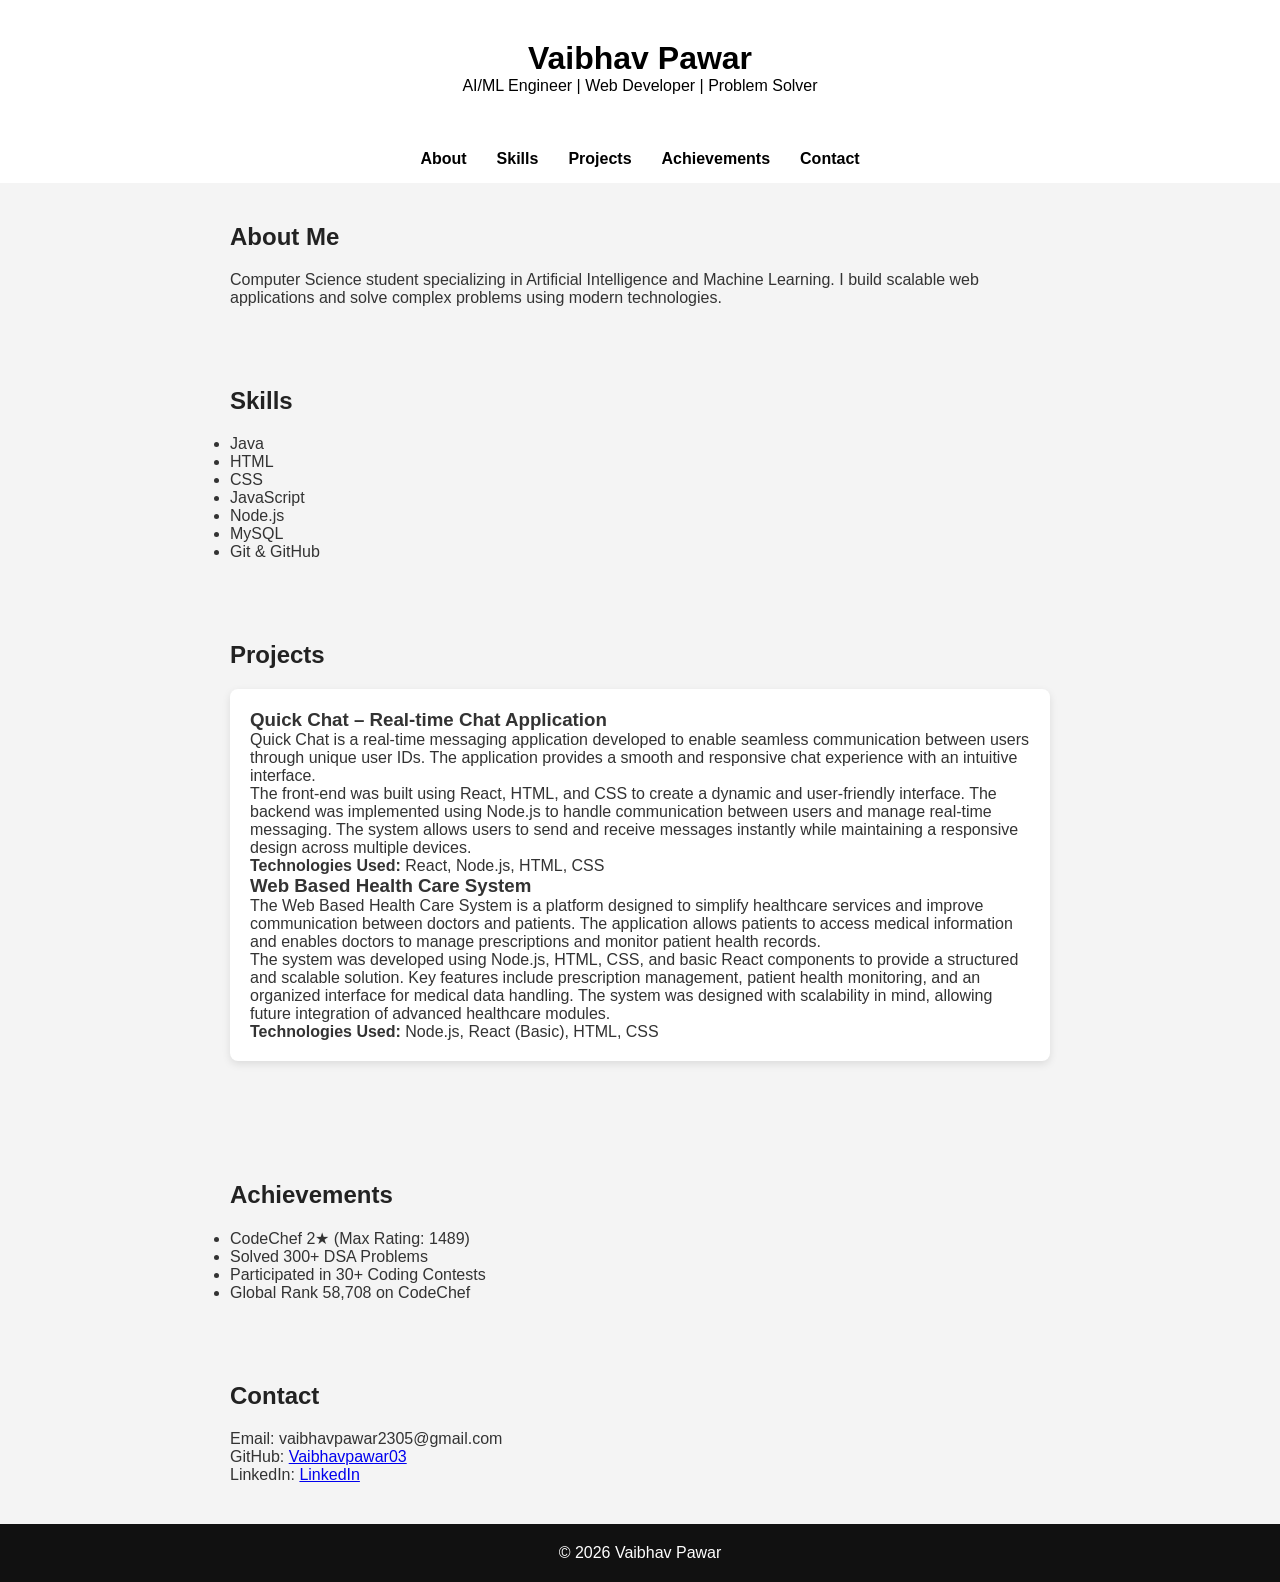
==== index.html @ 7533e86c "Add files via upload" ====
<!DOCTYPE html>
<html lang="en">
<head>
<meta charset="UTF-8">
<meta name="viewport" content="width=device-width, initial-scale=1.0">

<title>Vaibhav Pawar | Portfolio</title>

<link rel="stylesheet" href="style.css">

</head>
<body>

<header>
<h1>Vaibhav Pawar</h1>
<p>AI/ML Engineer | Web Developer | Problem Solver</p>
</header>

<nav>
<a href="#about">About</a>
<a href="#skills">Skills</a>
<a href="#projects">Projects</a>
<a href="#achievements">Achievements</a>
<a href="#contact">Contact</a>
</nav>

<section id="about">
<h2>About Me</h2>
<p>
Computer Science student specializing in Artificial Intelligence and Machine Learning.
I build scalable web applications and solve complex problems using modern technologies.
</p>
</section>

<section id="skills">
<h2>Skills</h2>

<ul>
<li>Java</li>
<li>HTML</li>
<li>CSS</li>
<li>JavaScript</li>
<li>Node.js</li>
<li>MySQL</li>
<li>Git & GitHub</li>
</ul>

</section>

<section id="projects">

<h2>Projects</h2>

<div class="project">

<h3>Quick Chat – Real-time Chat Application</h3>

<p>
Quick Chat is a real-time messaging application developed to enable seamless communication between users through unique user IDs. The application provides a smooth and responsive chat experience with an intuitive interface.
</p>

<p>
The front-end was built using React, HTML, and CSS to create a dynamic and user-friendly interface. The backend was implemented using Node.js to handle communication between users and manage real-time messaging. The system allows users to send and receive messages instantly while maintaining a responsive design across multiple devices.
</p>

<p><strong>Technologies Used:</strong> React, Node.js, HTML, CSS</p>


<h3>Web Based Health Care System</h3>

<p>
The Web Based Health Care System is a platform designed to simplify healthcare services and improve communication between doctors and patients. The application allows patients to access medical information and enables doctors to manage prescriptions and monitor patient health records.
</p>

<p>
The system was developed using Node.js, HTML, CSS, and basic React components to provide a structured and scalable solution. Key features include prescription management, patient health monitoring, and an organized interface for medical data handling. The system was designed with scalability in mind, allowing future integration of advanced healthcare modules.
</p>

<p><strong>Technologies Used:</strong> Node.js, React (Basic), HTML, CSS</p>

</div>

</section>

<section id="achievements">

<h2>Achievements</h2>

<ul>
<li> CodeChef 2★ (Max Rating: 1489)</li>
<li> Solved 300+ DSA Problems</li>
<li> Participated in 30+ Coding Contests</li>
<li> Global Rank 58,708 on CodeChef</li>
</ul>

</section>

<section id="contact">

<h2>Contact</h2>

<p>Email: vaibhavpawar2305@gmail.com</p>

<p>
GitHub:
<a href="https://github.com/Vaibhavpawar03" target="_blank">
Vaibhavpawar03
</a>
</p>

<p>
LinkedIn:
<a href="https://www.linkedin.com/in/vaibhav-pawar-1aa2ab259" target="_blank">
LinkedIn
</a>
</p>

</section>

<footer>

<p>© 2026 Vaibhav Pawar</p>

</footer>

<script src="script.js"></script>

</body>
</html>
---- style.css ----
*{
margin:0;
padding:0;
box-sizing:border-box;
}

body{
font-family:Arial;
background:#f4f4f4;
color:#333;
}

header{
background:white;
color:black;
text-align:center;
padding:40px;
}

nav{
display:flex;
justify-content:center;
gap:30px;
background:white;
padding:15px;
}

nav a{
color:black;
text-decoration:none;
font-weight:bold;
}

nav a:hover{
color:#00adb5;
}

section{
padding:40px;
max-width:900px;
margin:auto;

}

h2{
margin-bottom:20px;
color:#222;
}

.project{
background:white;
padding:20px;
margin-bottom:40px;
border-radius:8px;
box-shadow:0 3px 8px rgba(0,0,0,0.1);

}

footer{
text-align:center;
padding:20px;
background:#111;
color:white;
}
#project h3{
    margin-top:40px;
    margin-bottom: 40px;
    padding: 15px;
}
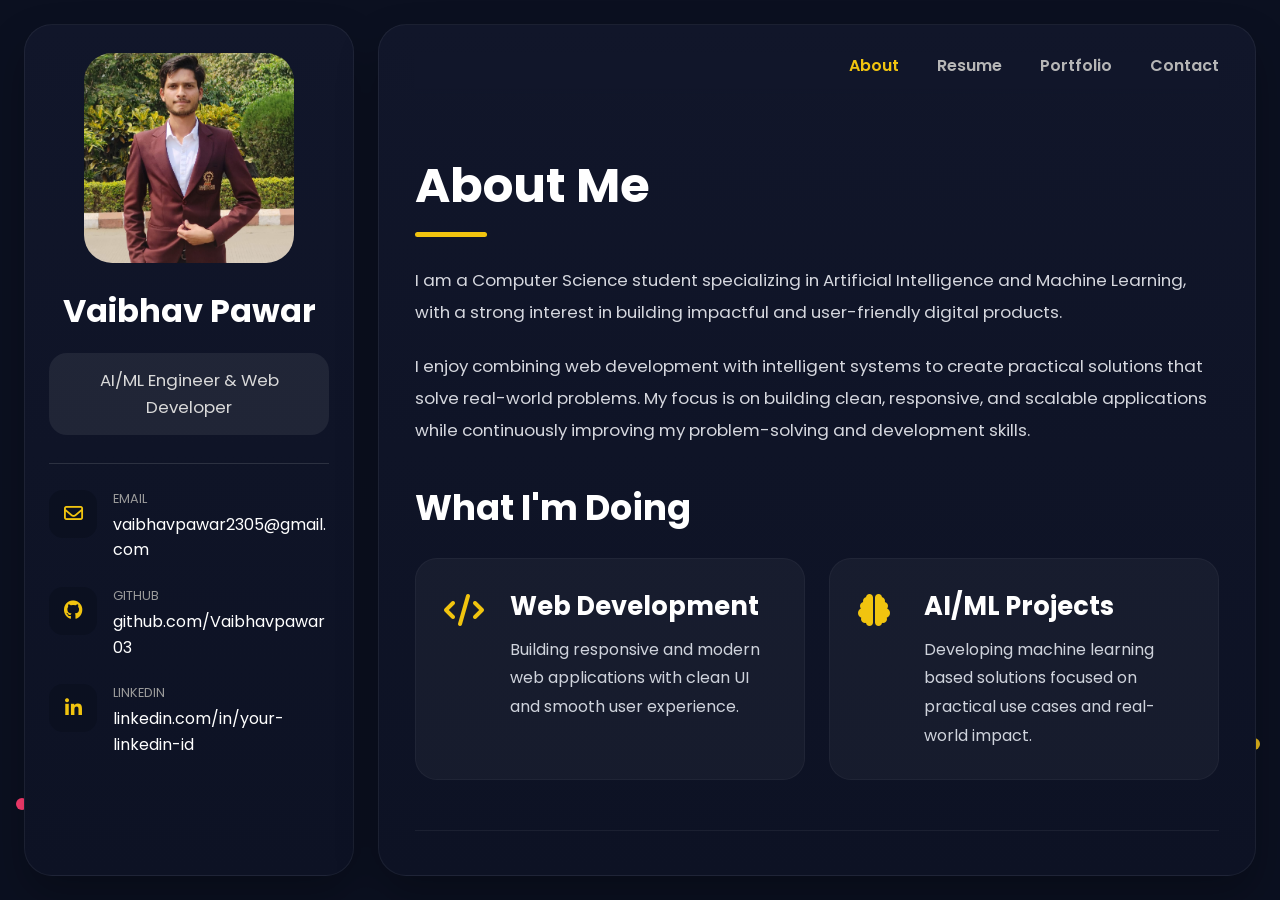
==== commit a9e7011e: "Rename new.html to index.html" ====
--- a/index.html
+++ b/index.html
@@ -1,129 +1,245 @@
 <!DOCTYPE html>
 <html lang="en">
 <head>
-<meta charset="UTF-8">
-<meta name="viewport" content="width=device-width, initial-scale=1.0">
-
-<title>Vaibhav Pawar | Portfolio</title>
-
-<link rel="stylesheet" href="style.css">
-
+  <meta charset="UTF-8" />
+  <meta name="viewport" content="width=device-width, initial-scale=1.0" />
+  <title>Vaibhav Pawar | Portfolio</title>
+
+  <link rel="stylesheet" href="style.css" />
+
+  <link rel="preconnect" href="https://fonts.googleapis.com" />
+  <link rel="preconnect" href="https://fonts.gstatic.com" crossorigin />
+  <link
+    href="https://fonts.googleapis.com/css2?family=Poppins:wght@300;400;500;600;700&display=swap"
+    rel="stylesheet"
+  />
+
+  <link
+    rel="stylesheet"
+    href="https://cdnjs.cloudflare.com/ajax/libs/font-awesome/6.5.0/css/all.min.css"
+  />
 </head>
 <body>
-
-<header>
-<h1>Vaibhav Pawar</h1>
-<p>AI/ML Engineer | Web Developer | Problem Solver</p>
-</header>
-
-<nav>
-<a href="#about">About</a>
-<a href="#skills">Skills</a>
-<a href="#projects">Projects</a>
-<a href="#achievements">Achievements</a>
-<a href="#contact">Contact</a>
-</nav>
-
-<section id="about">
-<h2>About Me</h2>
-<p>
-Computer Science student specializing in Artificial Intelligence and Machine Learning.
-I build scalable web applications and solve complex problems using modern technologies.
-</p>
+  <div class="bg-shapes">
+    <span class="dot dot-1"></span>
+    <span class="dot dot-2"></span>
+    <span class="dot dot-3"></span>
+    <span class="dot dot-4"></span>
+  </div>
+
+  <div class="container">
+    <!-- Left Sidebar -->
+    <aside class="sidebar">
+      <div class="profile-card">
+        <img src="image.jpeg" alt="Vaibhav Pawar" class="profile-img" />
+
+        <h1 class="name">Vaibhav Pawar</h1>
+        <div class="role-box">AI/ML Engineer & Web Developer</div>
+
+        <div class="divider"></div>
+
+        <div class="contact-list">
+          <div class="contact-item">
+            <div class="icon-box">
+              <i class="fa-regular fa-envelope"></i>
+            </div>
+            <div class="contact-info">
+              <p class="contact-label">EMAIL</p>
+              <a href="mailto:vaibhavpawar2305@gmail.com">vaibhavpawar2305@gmail.com</a>
+            </div>
+          </div>
+
+          <div class="contact-item">
+            <div class="icon-box">
+              <i class="fa-brands fa-github"></i>
+            </div>
+            <div class="contact-info">
+              <p class="contact-label">GITHUB</p>
+              <a href="https://github.com/Vaibhavpawar03" target="_blank">github.com/Vaibhavpawar03</a>
+            </div>
+          </div>
+
+          <div class="contact-item">
+            <div class="icon-box">
+              <i class="fa-brands fa-linkedin-in"></i>
+            </div>
+            <div class="contact-info">
+              <p class="contact-label">LINKEDIN</p>
+              <a href="https://linkedin.com/in/your-linkedin-id" target="_blank">linkedin.com/in/your-linkedin-id</a>
+            </div>
+          </div>
+        </div>
+      </div>
+    </aside>
+
+    <!-- Right Scrollable Area -->
+    <main class="main-content" id="mainContent">
+      <nav class="navbar">
+        <a href="#about" class="nav-link active">About</a>
+        <a href="#resume" class="nav-link">Resume</a>
+        <a href="#portfolio" class="nav-link">Portfolio</a>
+        <a href="#contact" class="nav-link">Contact</a>
+      </nav>
+
+      <!-- About -->
+      <section id="about" class="section">
+        <h2 class="section-title">About Me</h2>
+        <div class="underline"></div>
+
+        <p class="section-text">
+          I am a Computer Science student specializing in Artificial Intelligence and
+          Machine Learning, with a strong interest in building impactful and user-friendly
+          digital products.
+        </p>
+
+        <p class="section-text">
+          I enjoy combining web development with intelligent systems to create practical
+          solutions that solve real-world problems. My focus is on building clean,
+          responsive, and scalable applications while continuously improving my
+          problem-solving and development skills.
+        </p>
+
+        <h3 class="sub-title">What I'm Doing</h3>
+
+        <div class="cards-grid">
+          <div class="info-card">
+            <div class="card-icon">
+              <i class="fa-solid fa-code"></i>
+            </div>
+            <div>
+              <h4>Web Development</h4>
+              <p>
+                Building responsive and modern web applications with clean UI and smooth
+                user experience.
+              </p>
+            </div>
+          </div>
+
+          <div class="info-card">
+            <div class="card-icon">
+              <i class="fa-solid fa-brain"></i>
+            </div>
+            <div>
+              <h4>AI/ML Projects</h4>
+              <p>
+                Developing machine learning based solutions focused on practical use cases
+                and real-world impact.
+              </p>
+            </div>
+          </div>
+        </div>
+      </section>
+
+      <!-- Resume -->
+      <section id="resume" class="section">
+        <h2 class="section-title">Resume</h2>
+        <div class="underline"></div>
+
+        <div class="resume-card">
+          <h3>Career Objective</h3>
+          <p>
+            Motivated and detail-oriented Computer Science student with a specialization
+            in Artificial Intelligence and Machine Learning. Interested in building
+            scalable web applications and intelligent systems that solve practical problems.
+          </p>
+        </div>
+
+        <div class="resume-card">
+          <h3>Education</h3>
+          <p><strong>B.Tech in Computer Science (AI/ML)</strong></p>
+          <p>Technocrats Institute of Technology, Bhopal</p>
+          <p>Expected Graduation: 2026</p>
+        </div>
+
+        <div class="resume-card">
+          <h3>Skills</h3>
+          <ul>
+            <li>HTML, CSS, JavaScript</li>
+            <li>Java, Spring Boot</li>
+            <li>Node.js, SQL</li>
+            <li>Machine Learning Fundamentals</li>
+            <li>Responsive Web Design</li>
+            <li>Git & GitHub</li>
+          </ul>
+        </div>
+
+        <div class="resume-card">
+          <h3>Projects</h3>
+          <ul>
+            
+            <li>
+            Multi Disease Prediction System 
+              <a href="https://multidiseasepridictionsystem.onrender.com" target="_blank">[Link]</a>
+            </li>
+            <li>Responsive Web Development Projects</li>
+          </ul>
+        </div>
+
+        
+      </section>
+
+      <!-- Portfolio -->
+      <section id="portfolio" class="section">
+        <h2 class="section-title">Portfolio</h2>
+        <div class="underline"></div>
+
+        <div class="cards-grid">
+          <div class="info-card portfolio-card">
+            <div>
+              <h4>Portfolio Website</h4>
+              <p>
+                Personal portfolio website to showcase skills, projects, contact details,
+                and resume in a professional layout.
+              </p>
+            </div>
+          </div>
+
+          <div class="info-card portfolio-card">
+            <div>
+              <h4>AI/ML Project</h4>
+              <p>
+                Practical machine learning based project focused on solving real-world
+                user problems with simple and useful outcomes.
+              </p>
+            </div>
+          </div>
+
+          <div class="info-card portfolio-card">
+            <div>
+              <h4>Web App Project</h4>
+              <p>
+                Responsive application built with frontend and backend technologies for
+                modern web usage.
+              </p>
+            </div>
+          </div>
+        </div>
+      </section>
+
+      <!-- Contact -->
+      <section id="contact" class="section">
+  <h2 class="section-title">Contact</h2>
+  <div class="underline"></div>
+
+  <div class="contact-icons">
+    
+    <a href="https://github.com/Vaibhavpawar03" class="contact-icon" target="_blank">
+      <i class="fa-brands fa-github"></i>
+    </a>
+
+    <a href="linkedin.com/in/vaibhav-pawar-1aa2ab259" class="contact-icon" target="_blank">
+      <i class="fa-brands fa-linkedin-in"></i>
+    </a>
+
+    <a href="https://www.instagram.com/___vaibhavpawar1/" class="contact-icon" target="_blank">
+      <i class="fa-brands fa-instagram"></i>
+    </a>
+
+  </div>
 </section>
-
-<section id="skills">
-<h2>Skills</h2>
-
-<ul>
-<li>Java</li>
-<li>HTML</li>
-<li>CSS</li>
-<li>JavaScript</li>
-<li>Node.js</li>
-<li>MySQL</li>
-<li>Git & GitHub</li>
-</ul>
-
-</section>
-
-<section id="projects">
-
-<h2>Projects</h2>
-
-<div class="project">
-
-<h3>Quick Chat – Real-time Chat Application</h3>
-
-<p>
-Quick Chat is a real-time messaging application developed to enable seamless communication between users through unique user IDs. The application provides a smooth and responsive chat experience with an intuitive interface.
-</p>
-
-<p>
-The front-end was built using React, HTML, and CSS to create a dynamic and user-friendly interface. The backend was implemented using Node.js to handle communication between users and manage real-time messaging. The system allows users to send and receive messages instantly while maintaining a responsive design across multiple devices.
-</p>
-
-<p><strong>Technologies Used:</strong> React, Node.js, HTML, CSS</p>
-
-
-<h3>Web Based Health Care System</h3>
-
-<p>
-The Web Based Health Care System is a platform designed to simplify healthcare services and improve communication between doctors and patients. The application allows patients to access medical information and enables doctors to manage prescriptions and monitor patient health records.
-</p>
-
-<p>
-The system was developed using Node.js, HTML, CSS, and basic React components to provide a structured and scalable solution. Key features include prescription management, patient health monitoring, and an organized interface for medical data handling. The system was designed with scalability in mind, allowing future integration of advanced healthcare modules.
-</p>
-
-<p><strong>Technologies Used:</strong> Node.js, React (Basic), HTML, CSS</p>
-
-</div>
-
-</section>
-
-<section id="achievements">
-
-<h2>Achievements</h2>
-
-<ul>
-<li> CodeChef 2★ (Max Rating: 1489)</li>
-<li> Solved 300+ DSA Problems</li>
-<li> Participated in 30+ Coding Contests</li>
-<li> Global Rank 58,708 on CodeChef</li>
-</ul>
-
-</section>
-
-<section id="contact">
-
-<h2>Contact</h2>
-
-<p>Email: vaibhavpawar2305@gmail.com</p>
-
-<p>
-GitHub:
-<a href="https://github.com/Vaibhavpawar03" target="_blank">
-Vaibhavpawar03
-</a>
-</p>
-
-<p>
-LinkedIn:
-<a href="https://www.linkedin.com/in/vaibhav-pawar-1aa2ab259" target="_blank">
-LinkedIn
-</a>
-</p>
-
-</section>
-
-<footer>
-
-<p>© 2026 Vaibhav Pawar</p>
-
-</footer>
-
-<script src="script.js"></script>
-
+    </main>
+  </div>
+
+  <script src="script.js"></script>
 </body>
-</html>+</html>
--- a/style.css
+++ b/style.css
@@ -1,69 +1,438 @@
-*{
-margin:0;
-padding:0;
-box-sizing:border-box;
-}
-
-body{
-font-family:Arial;
-background:#f4f4f4;
-color:#333;
-}
-
-header{
-background:white;
-color:black;
-text-align:center;
-padding:40px;
-}
-
-nav{
-display:flex;
-justify-content:center;
-gap:30px;
-background:white;
-padding:15px;
-}
-
-nav a{
-color:black;
-text-decoration:none;
-font-weight:bold;
-}
-
-nav a:hover{
-color:#00adb5;
-}
-
-section{
-padding:40px;
-max-width:900px;
-margin:auto;
-
-}
-
-h2{
-margin-bottom:20px;
-color:#222;
-}
-
-.project{
-background:white;
-padding:20px;
-margin-bottom:40px;
-border-radius:8px;
-box-shadow:0 3px 8px rgba(0,0,0,0.1);
-
-}
-
-footer{
-text-align:center;
-padding:20px;
-background:#111;
-color:white;
-}
-#project h3{
-    margin-top:40px;
-    margin-bottom: 40px;
-    padding: 15px;
+* {
+  margin: 0;
+  padding: 0;
+  box-sizing: border-box;
+}
+
+html {
+  scroll-behavior: smooth;
+}
+
+body {
+  font-family: "Poppins", sans-serif;
+  background: #0b1020;
+  color: #ffffff;
+  min-height: 100vh;
+  overflow: hidden;
+  position: relative;
+}
+
+/* Background dots */
+.bg-shapes .dot {
+  position: fixed;
+  width: 12px;
+  height: 12px;
+  border-radius: 50%;
+  z-index: 0;
+}
+
+.dot-1 {
+  top: 80px;
+  left: 240px;
+  background: #e7b91c;
+}
+
+.dot-2 {
+  top: 110px;
+  right: 340px;
+  background: #28c76f;
+}
+
+.dot-3 {
+  bottom: 90px;
+  left: 16px;
+  background: #ff3d71;
+}
+
+.dot-4 {
+  bottom: 150px;
+  right: 20px;
+  background: #e7b91c;
+}
+
+.container {
+  position: relative;
+  z-index: 1;
+  display: flex;
+  gap: 24px;
+  padding: 24px;
+  height: 100vh;
+}
+
+/* Sidebar */
+.sidebar {
+  width: 330px;
+  flex-shrink: 0;
+}
+
+.profile-card {
+  height: calc(100vh - 48px);
+  background: linear-gradient(180deg, #11162a, #0d1224);
+  border: 1px solid rgba(255, 255, 255, 0.06);
+  border-radius: 28px;
+  padding: 28px 24px;
+  overflow-y: auto;
+  box-shadow: 0 20px 40px rgba(0, 0, 0, 0.25);
+}
+
+.profile-card::-webkit-scrollbar {
+  width: 6px;
+}
+
+.profile-card::-webkit-scrollbar-thumb {
+  background: rgba(255, 255, 255, 0.12);
+  border-radius: 10px;
+}
+
+.profile-img {
+  width: 210px;
+  height: 210px;
+  object-fit: cover;
+  display: block;
+  margin: 0 auto 24px;
+  border-radius: 28px;
+}
+
+.name {
+  text-align: center;
+  font-size: 2rem;
+  font-weight: 700;
+  margin-bottom: 18px;
+}
+
+.role-box {
+  background: rgba(255, 255, 255, 0.07);
+  color: #d9d9d9;
+  text-align: center;
+  font-size: 1.05rem;
+  line-height: 1.6;
+  padding: 14px 18px;
+  border-radius: 18px;
+  margin-bottom: 28px;
+}
+
+.divider {
+  width: 100%;
+  height: 1px;
+  background: rgba(255, 255, 255, 0.12);
+  margin-bottom: 26px;
+}
+
+.contact-list {
+  display: flex;
+  flex-direction: column;
+  gap: 24px;
+}
+
+.contact-item {
+  display: flex;
+  align-items: flex-start;
+  gap: 16px;
+}
+
+.icon-box {
+  width: 48px;
+  height: 48px;
+  background: #0b1020;
+  border-radius: 14px;
+  display: flex;
+  align-items: center;
+  justify-content: center;
+  color: #f1c40f;
+  font-size: 1.2rem;
+  flex-shrink: 0;
+}
+
+.contact-info {
+  min-width: 0;
+}
+
+.contact-label {
+  font-size: 0.8rem;
+  color: #9a9a9a;
+  margin-bottom: 4px;
+}
+
+.contact-info a {
+  color: #ffffff;
+  text-decoration: none;
+  font-size: 1rem;
+  line-height: 1.6;
+  word-break: break-word;
+}
+
+.contact-info a:hover {
+  color: #f1c40f;
+}
+
+/* Main content */
+.main-content {
+  flex: 1;
+  height: calc(100vh - 48px);
+  background: linear-gradient(180deg, #11162a, #0d1224);
+  border: 1px solid rgba(255, 255, 255, 0.06);
+  border-radius: 28px;
+  padding: 28px 36px 40px;
+  overflow-y: auto;
+  scroll-behavior: smooth;
+  box-shadow: 0 20px 40px rgba(0, 0, 0, 0.25);
+}
+
+.main-content::-webkit-scrollbar {
+  width: 8px;
+}
+
+.main-content::-webkit-scrollbar-thumb {
+  background: rgba(255, 255, 255, 0.12);
+  border-radius: 10px;
+}
+
+/* Navbar */
+.navbar {
+  display: flex;
+  justify-content: flex-end;
+  gap: 38px;
+  position: sticky;
+  top: 0;
+  z-index: 50;
+  background: linear-gradient(180deg, #11162a 80%, rgba(17, 22, 42, 0.92));
+  padding-bottom: 18px;
+  margin-bottom: 18px;
+}
+
+.nav-link {
+  color: #b6b6b6;
+  text-decoration: none;
+  font-size: 1rem;
+  font-weight: 600;
+  transition: 0.3s ease;
+}
+
+.nav-link:hover,
+.nav-link.active {
+  color: #f1c40f;
+}
+
+/* Sections */
+.section {
+  min-height: auto;
+  padding: 36px 0 50px;
+  scroll-margin-top: 80px;
+}
+
+.section:not(:last-child) {
+  border-bottom: 1px solid rgba(255, 255, 255, 0.06);
+}
+
+.section-title {
+  font-size: 3rem;
+  font-weight: 700;
+  margin-bottom: 10px;
+}
+
+.underline {
+  width: 72px;
+  height: 5px;
+  border-radius: 20px;
+  background: #f1c40f;
+  margin-bottom: 28px;
+}
+
+.section-text {
+  font-size: 1.05rem;
+  color: #d5d7de;
+  line-height: 1.9;
+  margin-bottom: 22px;
+  max-width: 1000px;
+}
+
+.sub-title {
+  font-size: 2.2rem;
+  font-weight: 700;
+  margin: 34px 0 24px;
+}
+
+/* Cards */
+.cards-grid {
+  display: grid;
+  grid-template-columns: repeat(2, minmax(280px, 1fr));
+  gap: 24px;
+}
+
+.info-card {
+  background: rgba(255, 255, 255, 0.04);
+  border-radius: 22px;
+  padding: 28px;
+  display: flex;
+  gap: 18px;
+  align-items: flex-start;
+  border: 1px solid rgba(255, 255, 255, 0.04);
+}
+
+.card-icon {
+  color: #f1c40f;
+  font-size: 2rem;
+  min-width: 48px;
+}
+
+.info-card h4 {
+  font-size: 1.6rem;
+  margin-bottom: 10px;
+}
+
+.info-card p {
+  color: #cfd3dc;
+  line-height: 1.8;
+  font-size: 1rem;
+}
+
+.portfolio-card {
+  display: block;
+}
+
+/* Resume */
+.resume-card {
+  background: rgba(255, 255, 255, 0.04);
+  padding: 24px 26px;
+  border-radius: 20px;
+  margin-bottom: 22px;
+  border: 1px solid rgba(255, 255, 255, 0.04);
+}
+
+.resume-card h3 {
+  color: #f1c40f;
+  font-size: 1.4rem;
+  margin-bottom: 14px;
+}
+
+.resume-card p,
+.resume-card li {
+  color: #d5d7de;
+  line-height: 1.8;
+  font-size: 1rem;
+}
+
+.resume-card ul {
+  padding-left: 20px;
+}
+
+/* Contact section */
+.contact-section-card {
+  background: rgba(255, 255, 255, 0.04);
+  padding: 26px;
+  border-radius: 20px;
+  line-height: 2;
+  font-size: 1.05rem;
+  color: #d5d7de;
+}
+
+/* Responsive */
+@media (max-width: 1100px) {
+  body {
+    overflow: auto;
+  }
+
+  .container {
+    flex-direction: column;
+    height: auto;
+  }
+
+  .sidebar,
+  .main-content {
+    width: 100%;
+    height: auto;
+  }
+
+  .profile-card,
+  .main-content {
+    height: auto;
+  }
+
+  .cards-grid {
+    grid-template-columns: 1fr;
+  }
+
+  .navbar {
+    justify-content: center;
+    flex-wrap: wrap;
+    gap: 22px;
+  }
+
+  .section-title {
+    font-size: 2.3rem;
+  }
+
+  .sub-title {
+    font-size: 1.8rem;
+  }
+}
+
+@media (max-width: 600px) {
+  .container {
+    padding: 14px;
+    gap: 16px;
+  }
+
+  .profile-card,
+  .main-content {
+    padding: 20px;
+    border-radius: 20px;
+  }
+
+  .profile-img {
+    width: 170px;
+    height: 170px;
+  }
+
+  .name {
+    font-size: 1.7rem;
+  }
+
+  .section-title {
+    font-size: 2rem;
+  }
+
+  .info-card h4 {
+    font-size: 1.3rem;
+  }
+}
+.contact-icons {
+  display: flex;
+  justify-content: center;
+  gap: 30px;
+  margin-top: 40px;
+}
+
+.contact-icon {
+  width: 70px;
+  height: 70px;
+  background: rgba(255, 255, 255, 0.05);
+  border-radius: 20px;
+  display: flex;
+  align-items: center;
+  justify-content: center;
+  font-size: 28px;
+  color: #ffffff;
+  text-decoration: none;
+  transition: 0.3s;
+  border: 1px solid rgba(255,255,255,0.05);
+}
+
+.contact-icon:hover {
+  transform: translateY(-8px) scale(1.05);
+  color: #f1c40f;
+  box-shadow: 0 10px 30px rgba(0,0,0,0.3);
+}
+
+
+
+.resume-card li a {
+  margin-left: 10px;
+  color: #f1c40f;
+  text-decoration: none;
+  font-weight: bold;
+}
+
+.resume-card li a:hover {
+  text-decoration: underline;
 }
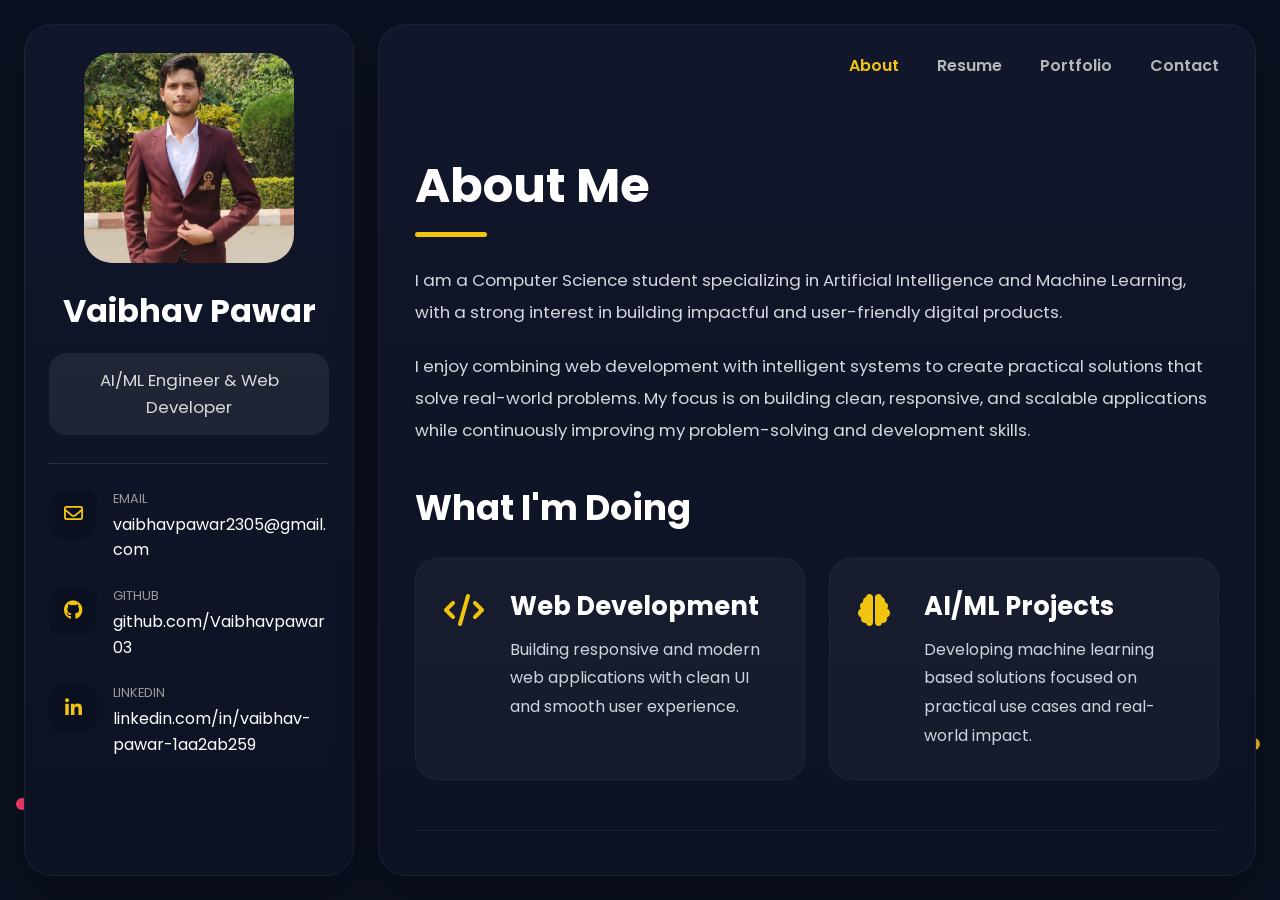
==== commit d71ffbd6: "Update index.html" ====
--- a/index.html
+++ b/index.html
@@ -65,7 +65,7 @@
             </div>
             <div class="contact-info">
               <p class="contact-label">LINKEDIN</p>
-              <a href="https://linkedin.com/in/your-linkedin-id" target="_blank">linkedin.com/in/your-linkedin-id</a>
+              <a href="https://linkedin.com/in/vaibhav-pawar-1aa2ab259" target="_blank">linkedin.com/in/vaibhav-pawar-1aa2ab259</a>
             </div>
           </div>
         </div>
@@ -227,7 +227,7 @@
       <i class="fa-brands fa-github"></i>
     </a>
 
-    <a href="linkedin.com/in/vaibhav-pawar-1aa2ab259" class="contact-icon" target="_blank">
+    <a href="https://www.linkedin.com/in/vaibhav-pawar-1aa2ab259/" class="contact-icon" target="_blank">
       <i class="fa-brands fa-linkedin-in"></i>
     </a>
 
